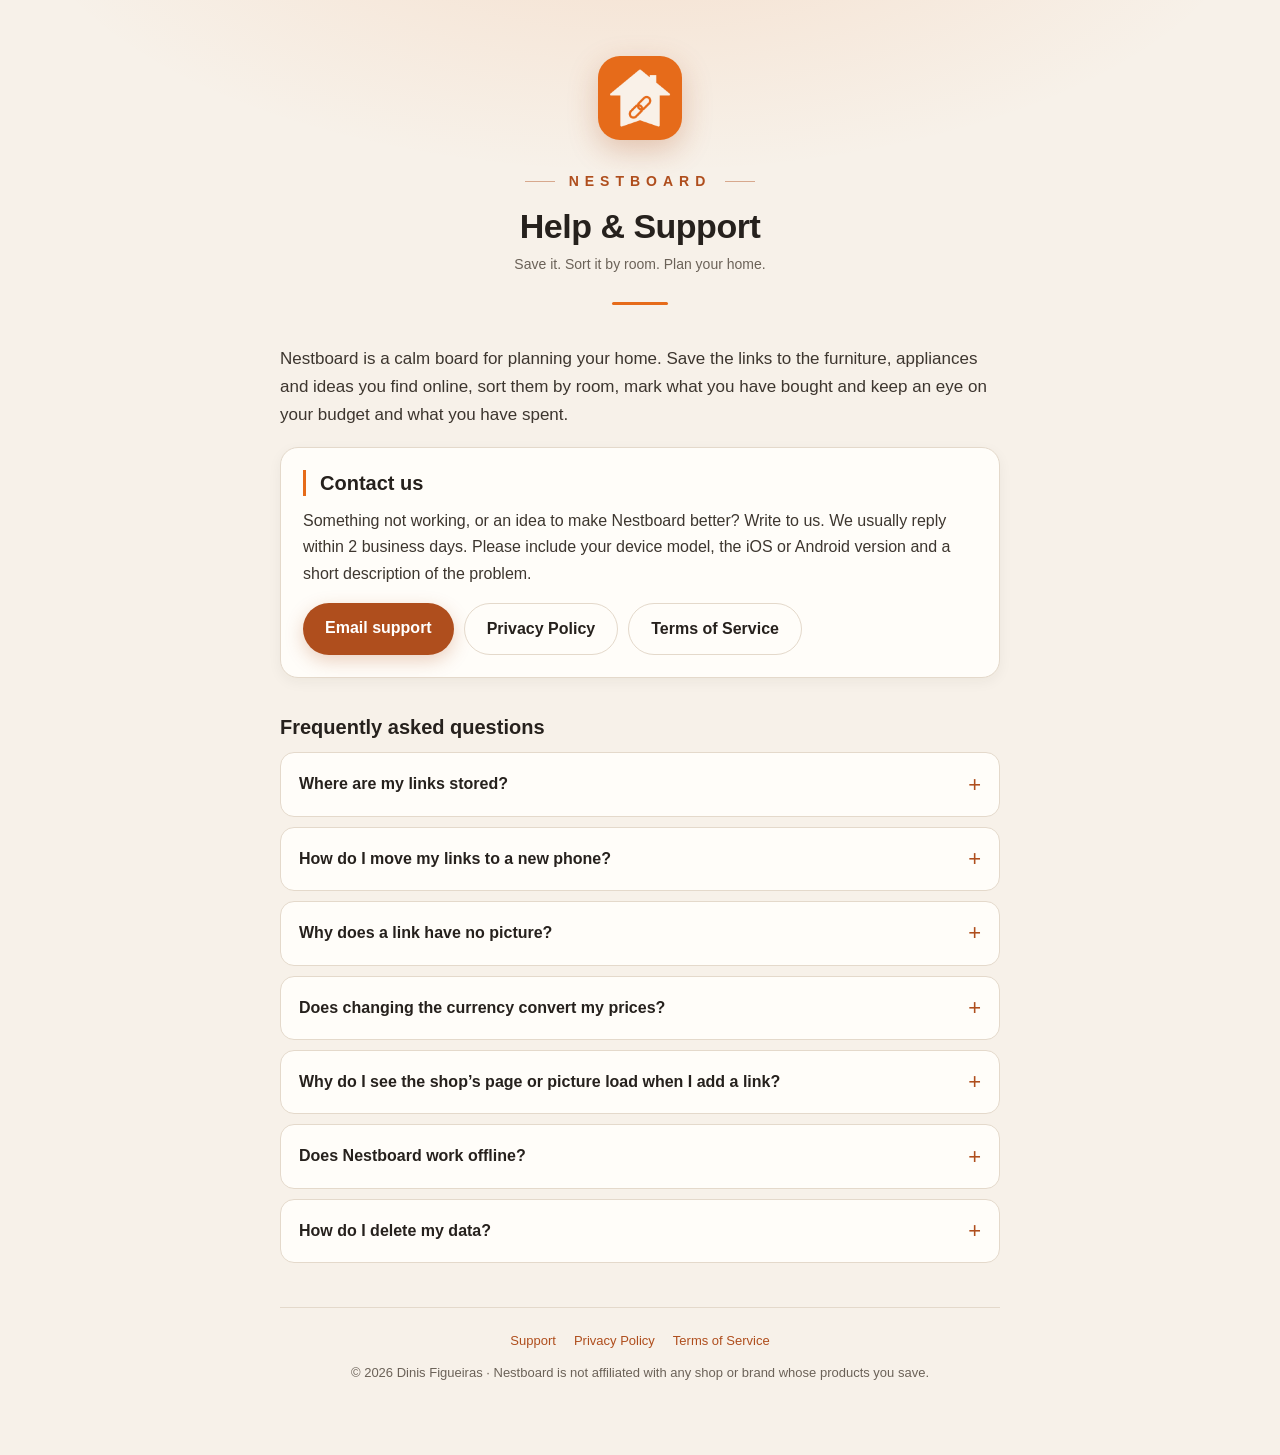
==== index.html @ 22cc7d64 "Add Nestboard legal site: help and support, privacy policy, terms Co-Authored-By: Claude Sonnet 5.5 " ====
<!DOCTYPE html>
<html lang="en">
<head>
<meta charset="utf-8">
<meta name="viewport" content="width=device-width, initial-scale=1">
<meta name="theme-color" content="#F7F1E9">
<title>Nestboard — Help &amp; Support</title>
<meta name="description" content="Help and support for Nestboard, the home planning board for saving product links by room.">
<link rel="icon" href="icon.png">
<link rel="stylesheet" href="style.css">
</head>
<body>
<div class="wrap">

<header class="site-header">
  <img class="logo" src="icon.png" alt="Nestboard" width="84" height="84">
  <div class="lockup"><span>NESTBOARD</span></div>
  <h1>Help &amp; Support</h1>
  <p class="subtitle">Save it. Sort it by room. Plan your home.</p>
  <div class="rule"></div>
</header>

<p class="lead">Nestboard is a calm board for planning your home. Save the links to the furniture, appliances and ideas you find online, sort them by room, mark what you have bought and keep an eye on your budget and what you have spent.</p>

<section>
  <h2>Contact us</h2>
  <p>Something not working, or an idea to make Nestboard better? Write to us. We usually reply within 2 business days. Please include your device model, the iOS or Android version and a short description of the problem.</p>
  <div class="buttons">
    <a class="button" href="mailto:mrkingames00@gmail.com?subject=Nestboard%20support">Email support</a>
    <a class="button ghost" href="privacy.html">Privacy Policy</a>
    <a class="button ghost" href="terms.html">Terms of Service</a>
  </div>
</section>

<h2 style="margin-top:36px;">Frequently asked questions</h2>

<details>
  <summary>Where are my links stored?</summary>
  <p>Only on your phone. Nestboard has no accounts and no cloud sync, and we cannot see your board. If you lose or reset your phone, your links are lost unless you made a backup. Go to <em>Settings &rarr; Export backup</em> now and then and keep the file somewhere safe (Files, iCloud Drive, Google Drive, email).</p>
</details>

<details>
  <summary>How do I move my links to a new phone?</summary>
  <p>On the old phone open <em>Settings &rarr; Export backup</em> and save the file. On the new phone install Nestboard, open <em>Settings &rarr; Restore from backup</em> and pick the file. Links that are already on the board are kept as they are and only the missing ones are added.</p>
</details>

<details>
  <summary>Why does a link have no picture?</summary>
  <p>When you save a link, Nestboard looks for the product picture on the page you entered. Some shops do not share it, so the card shows &ldquo;No picture yet&rdquo;. You can add one yourself: edit the link and paste an image address into <em>Image URL</em> (long-press the product photo in your browser and copy the image address).</p>
</details>

<details>
  <summary>Does changing the currency convert my prices?</summary>
  <p>No. <em>Settings &rarr; Currency</em> only changes the symbol shown next to your prices. If you switch from euros to dollars, a price of 100 stays 100. Nothing is converted.</p>
</details>

<details>
  <summary>Why do I see the shop&rsquo;s page or picture load when I add a link?</summary>
  <p>To find the product picture, the app asks the shop&rsquo;s website for the page you entered, directly from your phone, just like opening the link in a browser. We do not receive anything. See the <a href="privacy.html">Privacy Policy</a> for details.</p>
</details>

<details>
  <summary>Does Nestboard work offline?</summary>
  <p>You can open your board, search, filter and edit without a connection. Product pictures are loaded from the shops&rsquo; websites, so they may need a connection to appear.</p>
</details>

<details>
  <summary>How do I delete my data?</summary>
  <p>Open <em>Settings &rarr; Delete all my data</em> to remove every link from your phone. Uninstalling the app also removes it. There is nothing to delete on our side because we never receive your links. Backup files you saved elsewhere are yours to delete.</p>
</details>

<footer class="site-footer">
  <nav>
    <a href="./">Support</a>
    <a href="privacy.html">Privacy Policy</a>
    <a href="terms.html">Terms of Service</a>
  </nav>
  <div>&copy; 2026 Dinis Figueiras &middot; Nestboard is not affiliated with any shop or brand whose products you save.</div>
</footer>

</div>
</body>
</html>
---- style.css ----
/* Nestboard: shared style for index / privacy / terms.
   Tokens mirror app/src/theme/theme.ts ("Clay & Linen"). */
:root {
  --bg: #F7F1E9;
  --card: #FFFDF9;
  --surface: #EFE7DB;
  --border: #E4D9CB;
  --brand: #E66B1A;
  --action: #AF4E1D;
  --action-soft: #F6E3D3;
  --action-text: #7A3510;
  --text: #26211D;
  --text-2: #6B6258;
  --body: #3D362F;
  --sage: #4F7F5A;
}

* { box-sizing: border-box; }

html { scroll-behavior: smooth; }

body {
  margin: 0;
  background:
    radial-gradient(900px 420px at 50% -120px, rgba(230, 107, 26, 0.14), transparent 70%),
    var(--bg);
  background-attachment: fixed;
  color: var(--body);
  font-family: -apple-system, BlinkMacSystemFont, "Segoe UI", Roboto, Helvetica, Arial, sans-serif;
  font-size: 16px;
  line-height: 1.65;
  -webkit-font-smoothing: antialiased;
}

.wrap { max-width: 760px; margin: 0 auto; padding: 0 20px 72px; }

/* Header */
.site-header { text-align: center; padding: 56px 0 8px; }
.logo {
  width: 84px; height: 84px; border-radius: 22px;
  box-shadow: 0 10px 30px rgba(175, 78, 29, 0.28);
  background: var(--brand);
}
.lockup {
  display: flex; align-items: center; justify-content: center; gap: 14px;
  margin-top: 22px;
}
.lockup::before, .lockup::after {
  content: ""; width: 30px; height: 1px; background: rgba(175, 78, 29, 0.45);
}
.lockup span { color: var(--action); font-weight: 800; font-size: 14px; letter-spacing: 6px; }

h1 {
  margin: 14px 0 6px; color: var(--text); font-size: 34px; line-height: 1.15;
  font-weight: 800; letter-spacing: -0.5px;
}
.subtitle { color: var(--text-2); font-size: 14px; margin: 0; }
.rule { width: 56px; height: 3px; margin: 26px auto 0; background: var(--brand); border-radius: 2px; }

/* Content */
h2 { margin: 0 0 12px; color: var(--text); font-size: 20px; line-height: 1.3; font-weight: 800; }
h3 { margin: 20px 0 6px; color: var(--action); font-size: 15px; letter-spacing: 0.3px; }
p { margin: 0 0 12px; }
strong { color: var(--text); }
em { color: var(--body); }
ul, ol { padding-left: 22px; margin: 0 0 12px; }
li { margin-bottom: 6px; }
li::marker { color: var(--brand); }
a { color: var(--action); text-decoration: underline; text-underline-offset: 3px; text-decoration-color: rgba(175, 78, 29, 0.4); word-break: break-word; }
a:hover { text-decoration-color: var(--action); }

.lead { margin-top: 32px; font-size: 17px; }

.card, section {
  background: var(--card);
  border: 1px solid var(--border);
  border-radius: 18px;
  padding: 22px 22px 12px;
  margin-top: 18px;
  box-shadow: 0 4px 14px rgba(38, 33, 29, 0.05);
}
section h2 { padding-left: 14px; border-left: 3px solid var(--brand); }
.short { color: var(--text-2); font-style: italic; }

/* Summary callout */
.summary { border-color: rgba(230, 107, 26, 0.45); background: linear-gradient(180deg, var(--action-soft), var(--card)); }

/* Table of contents */
#toc + ol { list-style: none; padding: 0; margin: 14px 0 0; display: grid; gap: 8px; counter-reset: toc; }
#toc + ol li { counter-increment: toc; margin: 0; }
#toc + ol a {
  display: flex; align-items: center; gap: 12px; padding: 10px 14px; text-decoration: none;
  background: var(--bg); border: 1px solid var(--border); border-radius: 12px; color: var(--body);
}
#toc + ol a::before {
  content: counter(toc); min-width: 26px; height: 26px; border-radius: 13px;
  display: grid; place-items: center; background: var(--action-soft); color: var(--action-text);
  font-weight: 800; font-size: 12px;
}
#toc + ol a:hover { border-color: var(--brand); color: var(--text); }

/* Tables */
.table-scroll { overflow-x: auto; margin: 12px 0 14px; }
table { border-collapse: collapse; width: 100%; min-width: 480px; font-size: 14px; }
th, td { border-bottom: 1px solid var(--border); padding: 10px 12px; text-align: left; vertical-align: top; }
th { color: var(--action-text); font-size: 12px; letter-spacing: 1.2px; text-transform: uppercase; background: var(--surface); }
td { color: var(--body); }
tr:last-child td { border-bottom: 0; }

/* Index extras */
.button {
  display: inline-block; padding: 12px 22px; border-radius: 999px; text-decoration: none;
  background: var(--action); color: #FFFFFF; font-weight: 700;
  box-shadow: 0 6px 18px rgba(175, 78, 29, 0.25);
}
.button.ghost { background: var(--card); color: var(--text); border: 1px solid var(--border); box-shadow: none; }
.button:hover { filter: brightness(1.06); }
.buttons { display: flex; flex-wrap: wrap; gap: 10px; margin: 16px 0 10px; }

details { background: var(--card); border: 1px solid var(--border); border-radius: 14px; padding: 4px 18px; margin-top: 10px; }
details[open] { border-color: rgba(230, 107, 26, 0.5); }
summary { cursor: pointer; list-style: none; color: var(--text); font-weight: 700; padding: 14px 24px 14px 0; position: relative; }
summary::-webkit-details-marker { display: none; }
summary::after { content: "+"; position: absolute; right: 0; top: 50%; transform: translateY(-50%); color: var(--action); font-size: 22px; font-weight: 400; }
details[open] summary::after { content: "\2212"; }
details p { margin: 0 0 14px; }

/* Footer */
.site-footer { margin-top: 44px; padding-top: 22px; border-top: 1px solid var(--border); text-align: center; color: var(--text-2); font-size: 13px; }
.site-footer nav { display: flex; justify-content: center; gap: 18px; flex-wrap: wrap; margin-bottom: 10px; }
.site-footer a { text-decoration: none; }
.site-footer a:hover { text-decoration: underline; }

@media (max-width: 520px) {
  h1 { font-size: 28px; }
  .card, section { padding: 18px 16px 8px; border-radius: 16px; }
}
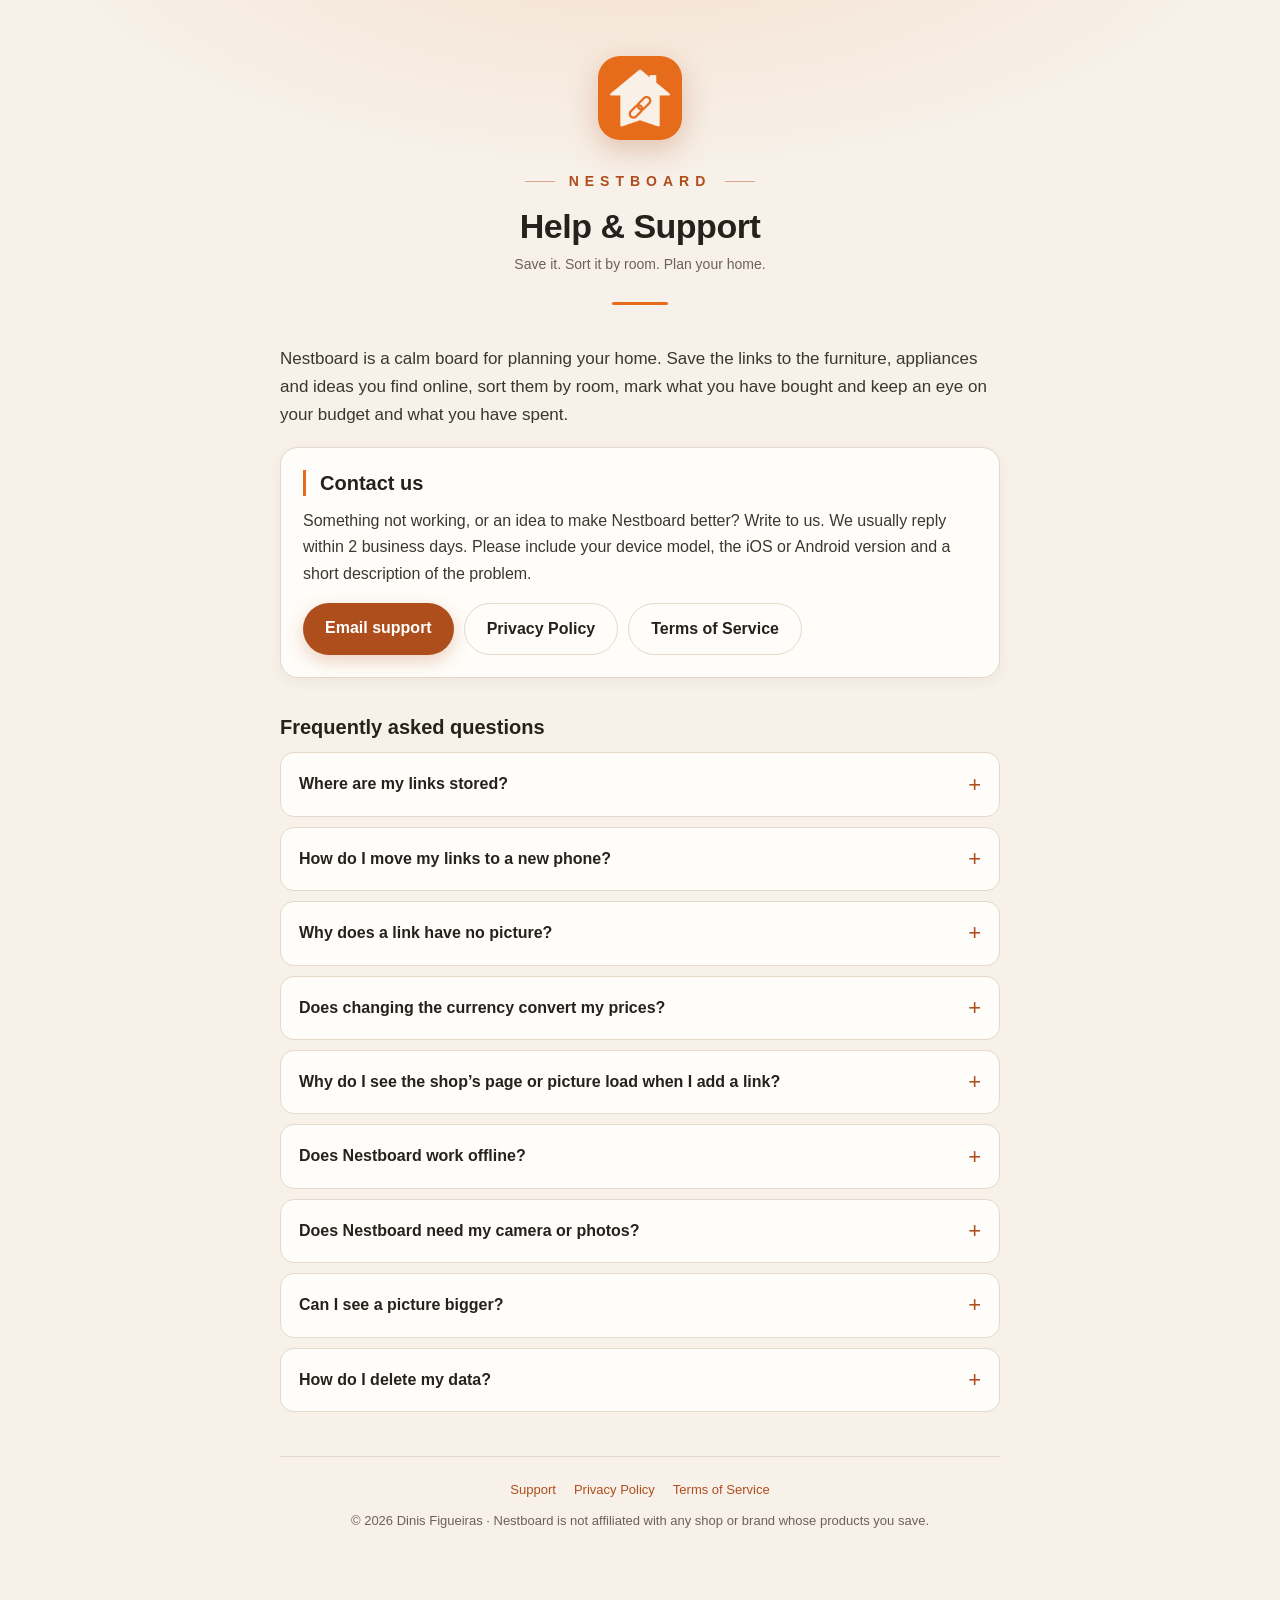
==== commit 4a35bd71: "Update for photos, pictures kept on the device, zoom and offline pictures Co-Authored-By: Claude Opu" ====
--- a/index.html
+++ b/index.html
@@ -41,12 +41,12 @@
 
 <details>
   <summary>How do I move my links to a new phone?</summary>
-  <p>On the old phone open <em>Settings &rarr; Export backup</em> and save the file. On the new phone install Nestboard, open <em>Settings &rarr; Restore from backup</em> and pick the file. Links that are already on the board are kept as they are and only the missing ones are added.</p>
+  <p>On the old phone open <em>Settings &rarr; Export backup</em> and save the file. On the new phone install Nestboard, open <em>Settings &rarr; Restore from backup</em> and pick the file. Links that are already on the board are kept as they are and only the missing ones are added. Pictures found on shop websites come back with their links; photos you took or picked on the old phone are not in the backup, so add them again if you need them.</p>
 </details>
 
 <details>
   <summary>Why does a link have no picture?</summary>
-  <p>When you save a link, Nestboard looks for the product picture on the page you entered. Some shops do not share it, so the card shows &ldquo;No picture yet&rdquo;. You can add one yourself: edit the link and paste an image address into <em>Image URL</em> (long-press the product photo in your browser and copy the image address).</p>
+  <p>When you save a link, Nestboard looks for the product picture on the page you entered; the card says &ldquo;Finding the picture&hellip;&rdquo; while it looks. Some shops do not share it, so the card then shows &ldquo;No picture yet&rdquo;. You can add one yourself: edit the link and tap <em>Add a photo</em> (from your photo library) or <em>Take a photo</em>, or tap <em>Paste a picture address instead</em> and paste the address of the product photo (long-press it in your browser and copy the image address).</p>
 </details>
 
 <details>
@@ -61,12 +61,22 @@
 
 <details>
   <summary>Does Nestboard work offline?</summary>
-  <p>You can open your board, search, filter and edit without a connection. Product pictures are loaded from the shops&rsquo; websites, so they may need a connection to appear.</p>
+  <p>Yes. You can open your board, search, filter and edit without a connection. Pictures are kept on your phone once they have been found, so they show offline too. Links saved with an older version of the app may still load their picture from the shop and need a connection.</p>
+</details>
+
+<details>
+  <summary>Does Nestboard need my camera or photos?</summary>
+  <p>Only if you want it to. When you tap <em>Take a photo</em> or <em>Add a photo</em> on a link, your phone asks for permission. The photo stays on your phone as that link&rsquo;s picture and is never uploaded. If you say no, you can still paste a picture address. You can change this any time in your phone&rsquo;s settings.</p>
+</details>
+
+<details>
+  <summary>Can I see a picture bigger?</summary>
+  <p>Yes. Open a link and tap its picture. Pinch or double-tap to zoom, and drag to move around. Double-tap again to go back.</p>
 </details>
 
 <details>
   <summary>How do I delete my data?</summary>
-  <p>Open <em>Settings &rarr; Delete all my data</em> to remove every link from your phone. Uninstalling the app also removes it. There is nothing to delete on our side because we never receive your links. Backup files you saved elsewhere are yours to delete.</p>
+  <p>Open <em>Settings &rarr; Delete all my data</em> to remove every link, picture and photo from your phone. Uninstalling the app also removes it. There is nothing to delete on our side because we never receive your links. Backup files you saved elsewhere are yours to delete.</p>
 </details>
 
 <footer class="site-footer">
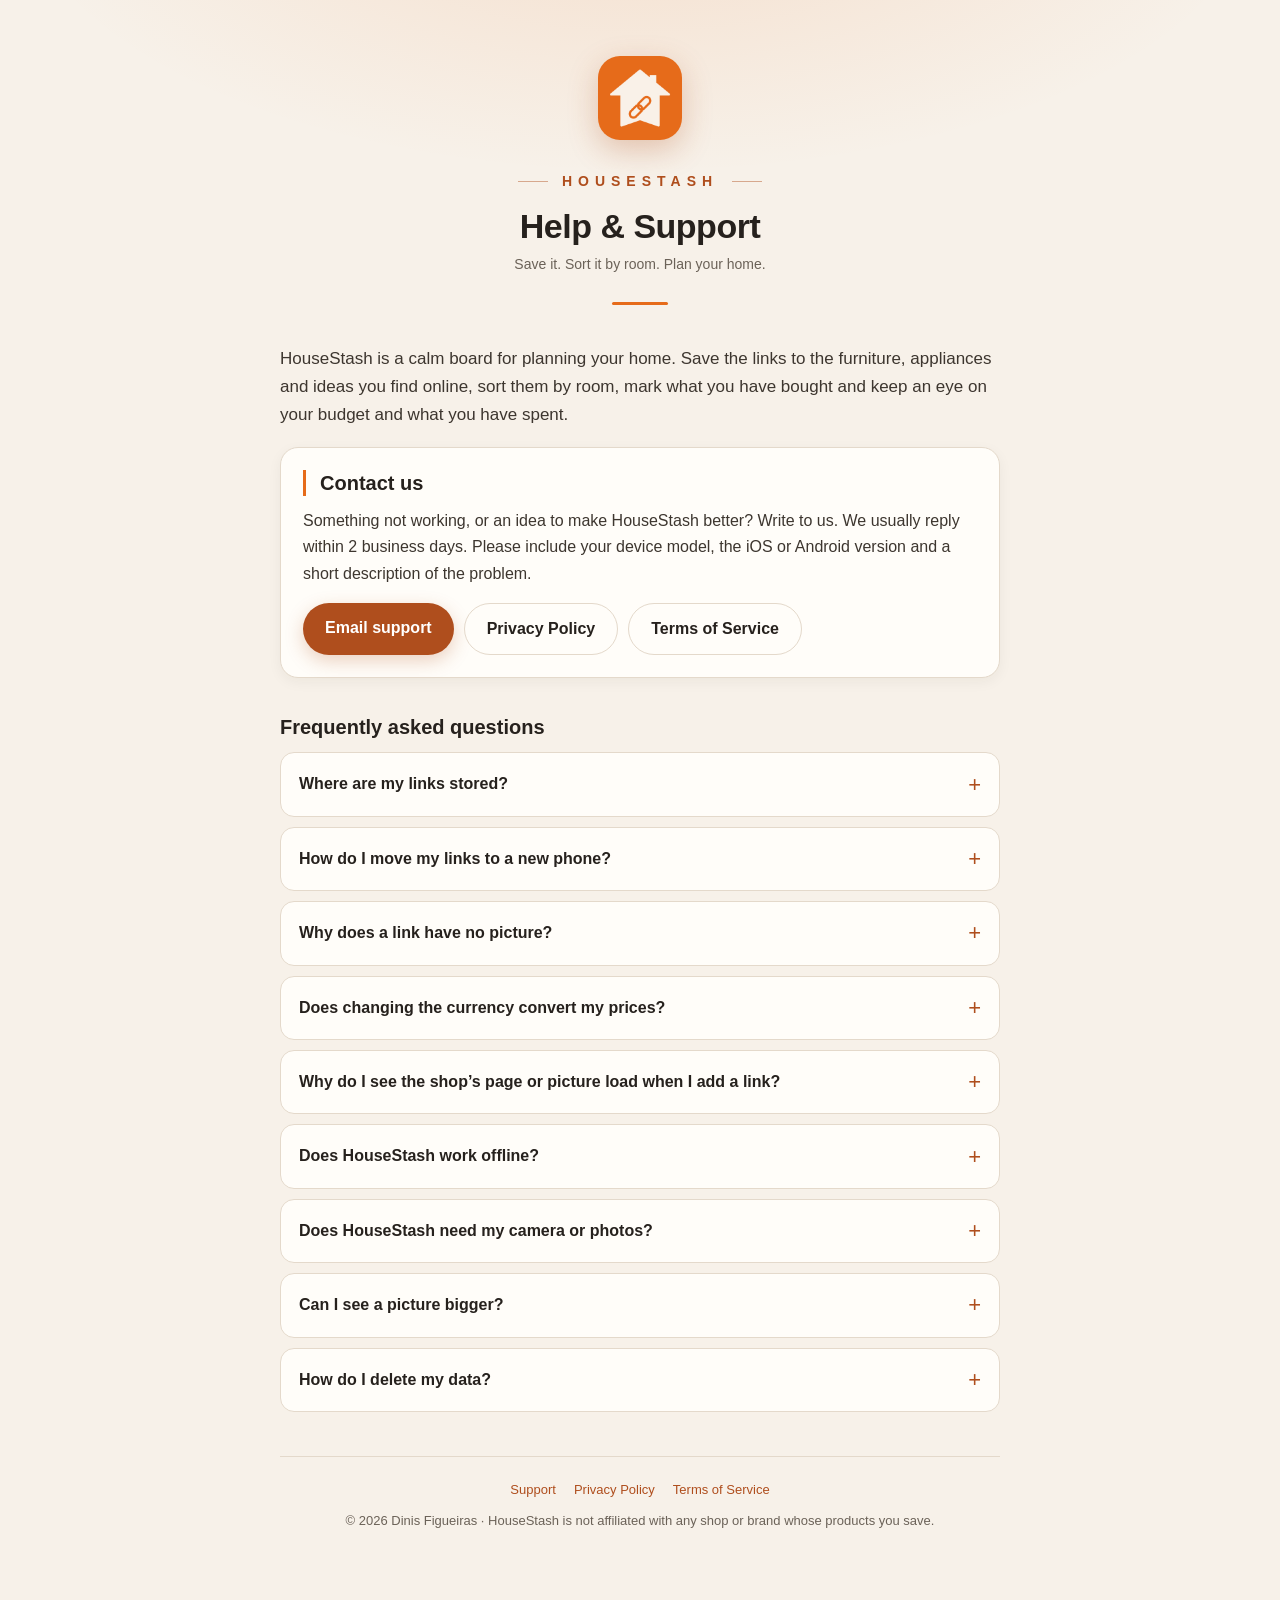
==== commit ea31714c: "Rename the app to HouseStash Co-Authored-By: Claude Sonnet 5.5 <noreply@anthropic.com>" ====
--- a/index.html
+++ b/index.html
@@ -4,8 +4,8 @@
 <meta charset="utf-8">
 <meta name="viewport" content="width=device-width, initial-scale=1">
 <meta name="theme-color" content="#F7F1E9">
-<title>Nestboard — Help &amp; Support</title>
-<meta name="description" content="Help and support for Nestboard, the home planning board for saving product links by room.">
+<title>HouseStash — Help &amp; Support</title>
+<meta name="description" content="Help and support for HouseStash, the home planning board for saving product links by room.">
 <link rel="icon" href="icon.png">
 <link rel="stylesheet" href="style.css">
 </head>
@@ -13,20 +13,20 @@
 <div class="wrap">
 
 <header class="site-header">
-  <img class="logo" src="icon.png" alt="Nestboard" width="84" height="84">
-  <div class="lockup"><span>NESTBOARD</span></div>
+  <img class="logo" src="icon.png" alt="HouseStash" width="84" height="84">
+  <div class="lockup"><span>HOUSESTASH</span></div>
   <h1>Help &amp; Support</h1>
   <p class="subtitle">Save it. Sort it by room. Plan your home.</p>
   <div class="rule"></div>
 </header>
 
-<p class="lead">Nestboard is a calm board for planning your home. Save the links to the furniture, appliances and ideas you find online, sort them by room, mark what you have bought and keep an eye on your budget and what you have spent.</p>
+<p class="lead">HouseStash is a calm board for planning your home. Save the links to the furniture, appliances and ideas you find online, sort them by room, mark what you have bought and keep an eye on your budget and what you have spent.</p>
 
 <section>
   <h2>Contact us</h2>
-  <p>Something not working, or an idea to make Nestboard better? Write to us. We usually reply within 2 business days. Please include your device model, the iOS or Android version and a short description of the problem.</p>
+  <p>Something not working, or an idea to make HouseStash better? Write to us. We usually reply within 2 business days. Please include your device model, the iOS or Android version and a short description of the problem.</p>
   <div class="buttons">
-    <a class="button" href="mailto:mrkingames00@gmail.com?subject=Nestboard%20support">Email support</a>
+    <a class="button" href="mailto:mrkingames00@gmail.com?subject=HouseStash%20support">Email support</a>
     <a class="button ghost" href="privacy.html">Privacy Policy</a>
     <a class="button ghost" href="terms.html">Terms of Service</a>
   </div>
@@ -36,17 +36,17 @@
 
 <details>
   <summary>Where are my links stored?</summary>
-  <p>Only on your phone. Nestboard has no accounts and no cloud sync, and we cannot see your board. If you lose or reset your phone, your links are lost unless you made a backup. Go to <em>Settings &rarr; Export backup</em> now and then and keep the file somewhere safe (Files, iCloud Drive, Google Drive, email).</p>
+  <p>Only on your phone. HouseStash has no accounts and no cloud sync, and we cannot see your board. If you lose or reset your phone, your links are lost unless you made a backup. Go to <em>Settings &rarr; Export backup</em> now and then and keep the file somewhere safe (Files, iCloud Drive, Google Drive, email).</p>
 </details>
 
 <details>
   <summary>How do I move my links to a new phone?</summary>
-  <p>On the old phone open <em>Settings &rarr; Export backup</em> and save the file. On the new phone install Nestboard, open <em>Settings &rarr; Restore from backup</em> and pick the file. Links that are already on the board are kept as they are and only the missing ones are added. Pictures found on shop websites come back with their links; photos you took or picked on the old phone are not in the backup, so add them again if you need them.</p>
+  <p>On the old phone open <em>Settings &rarr; Export backup</em> and save the file. On the new phone install HouseStash, open <em>Settings &rarr; Restore from backup</em> and pick the file. Links that are already on the board are kept as they are and only the missing ones are added. Pictures found on shop websites come back with their links; photos you took or picked on the old phone are not in the backup, so add them again if you need them.</p>
 </details>
 
 <details>
   <summary>Why does a link have no picture?</summary>
-  <p>When you save a link, Nestboard looks for the product picture on the page you entered; the card says &ldquo;Finding the picture&hellip;&rdquo; while it looks. Some shops do not share it, so the card then shows &ldquo;No picture yet&rdquo;. You can add one yourself: edit the link and tap <em>Add a photo</em> (from your photo library) or <em>Take a photo</em>, or tap <em>Paste a picture address instead</em> and paste the address of the product photo (long-press it in your browser and copy the image address).</p>
+  <p>When you save a link, HouseStash looks for the product picture on the page you entered; the card says &ldquo;Finding the picture&hellip;&rdquo; while it looks. Some shops do not share it, so the card then shows &ldquo;No picture yet&rdquo;. You can add one yourself: edit the link and tap <em>Add a photo</em> (from your photo library) or <em>Take a photo</em>, or copy the picture from the shop&rsquo;s page or app and tap <em>Paste</em> on the picture. If the app could not read the page, tap <em>Try opening the page</em> to open it inside the app.</p>
 </details>
 
 <details>
@@ -56,17 +56,17 @@
 
 <details>
   <summary>Why do I see the shop&rsquo;s page or picture load when I add a link?</summary>
-  <p>To find the product picture, the app asks the shop&rsquo;s website for the page you entered, directly from your phone, just like opening the link in a browser. We do not receive anything. See the <a href="privacy.html">Privacy Policy</a> for details.</p>
+  <p>To find the product picture, name and price, the app asks the shop&rsquo;s website for the page you entered, directly from your phone, just like opening the link in a browser. We do not receive anything. See the <a href="privacy.html">Privacy Policy</a> for details.</p>
 </details>
 
 <details>
-  <summary>Does Nestboard work offline?</summary>
+  <summary>Does HouseStash work offline?</summary>
   <p>Yes. You can open your board, search, filter and edit without a connection. Pictures are kept on your phone once they have been found, so they show offline too. Links saved with an older version of the app may still load their picture from the shop and need a connection.</p>
 </details>
 
 <details>
-  <summary>Does Nestboard need my camera or photos?</summary>
-  <p>Only if you want it to. When you tap <em>Take a photo</em> or <em>Add a photo</em> on a link, your phone asks for permission. The photo stays on your phone as that link&rsquo;s picture and is never uploaded. If you say no, you can still paste a picture address. You can change this any time in your phone&rsquo;s settings.</p>
+  <summary>Does HouseStash need my camera or photos?</summary>
+  <p>Only if you want it to. When you tap <em>Take a photo</em> or <em>Add a photo</em> on a link, your phone asks for permission. The photo stays on your phone as that link&rsquo;s picture and is never uploaded. If you say no, you can still paste a picture you copied. You can change this any time in your phone&rsquo;s settings.</p>
 </details>
 
 <details>
@@ -85,7 +85,7 @@
     <a href="privacy.html">Privacy Policy</a>
     <a href="terms.html">Terms of Service</a>
   </nav>
-  <div>&copy; 2026 Dinis Figueiras &middot; Nestboard is not affiliated with any shop or brand whose products you save.</div>
+  <div>&copy; 2026 Dinis Figueiras &middot; HouseStash is not affiliated with any shop or brand whose products you save.</div>
 </footer>
 
 </div>
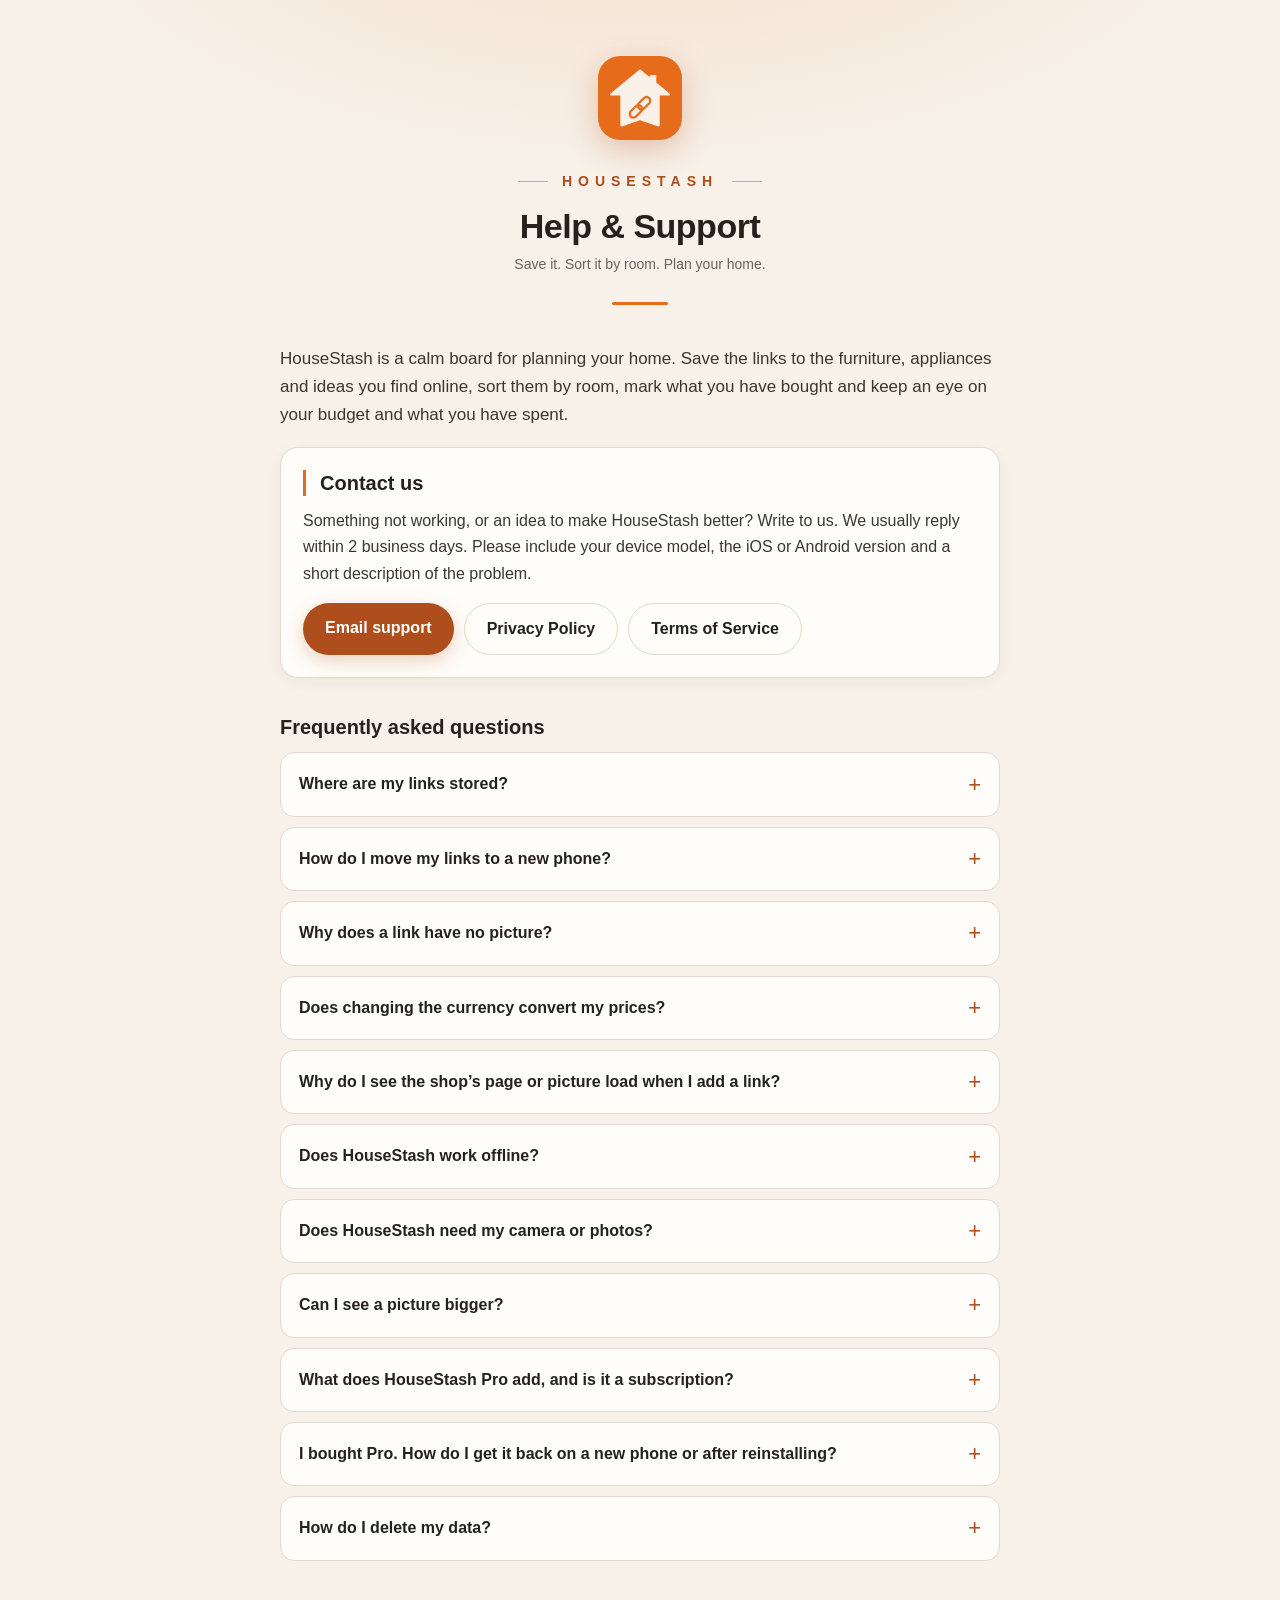
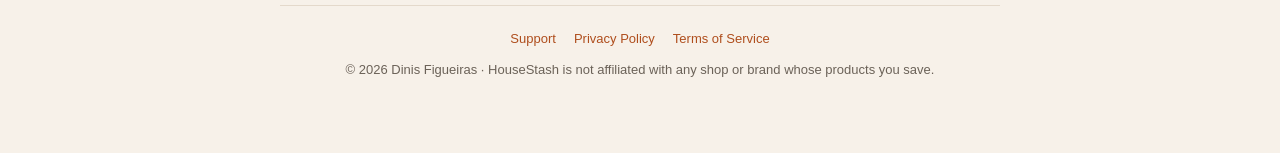
==== commit f85bd52b: "Legal pages for HouseStash Pro: RevenueCat, one-time purchase, restore, shop-only browser Co-Authore" ====
--- a/index.html
+++ b/index.html
@@ -41,7 +41,7 @@
 
 <details>
   <summary>How do I move my links to a new phone?</summary>
-  <p>On the old phone open <em>Settings &rarr; Export backup</em> and save the file. On the new phone install HouseStash, open <em>Settings &rarr; Restore from backup</em> and pick the file. Links that are already on the board are kept as they are and only the missing ones are added. Pictures found on shop websites come back with their links; photos you took or picked on the old phone are not in the backup, so add them again if you need them.</p>
+  <p>On the old phone open <em>Settings &rarr; Export backup</em> and save the file. On the new phone install HouseStash, open <em>Settings &rarr; Restore from backup</em> and pick the file. Links that are already on the board are kept as they are and only the missing ones are added (on the free version, up to 35 links in all; with Pro, everything). Pictures found on shop websites come back with their links; photos you took or picked on the old phone are not in the backup, so add them again if you need them.</p>
 </details>
 
 <details>
@@ -75,8 +75,18 @@
 </details>
 
 <details>
+  <summary>What does HouseStash Pro add, and is it a subscription?</summary>
+  <p>The free version keeps up to 35 links, the built-in rooms plus 2 rooms of your own, and one home. Pro is a <strong>one-time purchase</strong>, not a subscription: unlimited links and rooms, room colours, several homes, budgets for each room and the whole home, and your list as a PDF to share. You pay once through the App Store or Google Play and it never renews.</p>
+</details>
+
+<details>
+  <summary>I bought Pro. How do I get it back on a new phone or after reinstalling?</summary>
+  <p>Pro belongs to the Apple or Google account you bought it with. Sign in to the same account, open <em>Settings &rarr; HouseStash Pro</em> and tap <em>Restore purchase</em>. Pro comes back at no cost. For a refund, use Apple&rsquo;s or Google&rsquo;s refund page: payments and refunds are handled by the store.</p>
+</details>
+
+<details>
   <summary>How do I delete my data?</summary>
-  <p>Open <em>Settings &rarr; Delete all my data</em> to remove every link, picture and photo from your phone. Uninstalling the app also removes it. There is nothing to delete on our side because we never receive your links. Backup files you saved elsewhere are yours to delete.</p>
+  <p>Open <em>Settings &rarr; Delete all my data</em> to remove every link, home, room, picture and photo from your phone. Uninstalling the app also removes it. There is nothing to delete on our side because we never receive your links. Backup files you saved elsewhere are yours to delete. If you bought Pro, it stays with your Apple or Google account: tap <em>Restore purchase</em> to bring it back.</p>
 </details>
 
 <footer class="site-footer">
--- a/style.css
+++ b/style.css
@@ -1,4 +1,4 @@
-/* Nestboard: shared style for index / privacy / terms.
+/* HouseStash: shared style for index / privacy / terms.
    Tokens mirror app/src/theme/theme.ts ("Clay & Linen"). */
 :root {
   --bg: #F7F1E9;
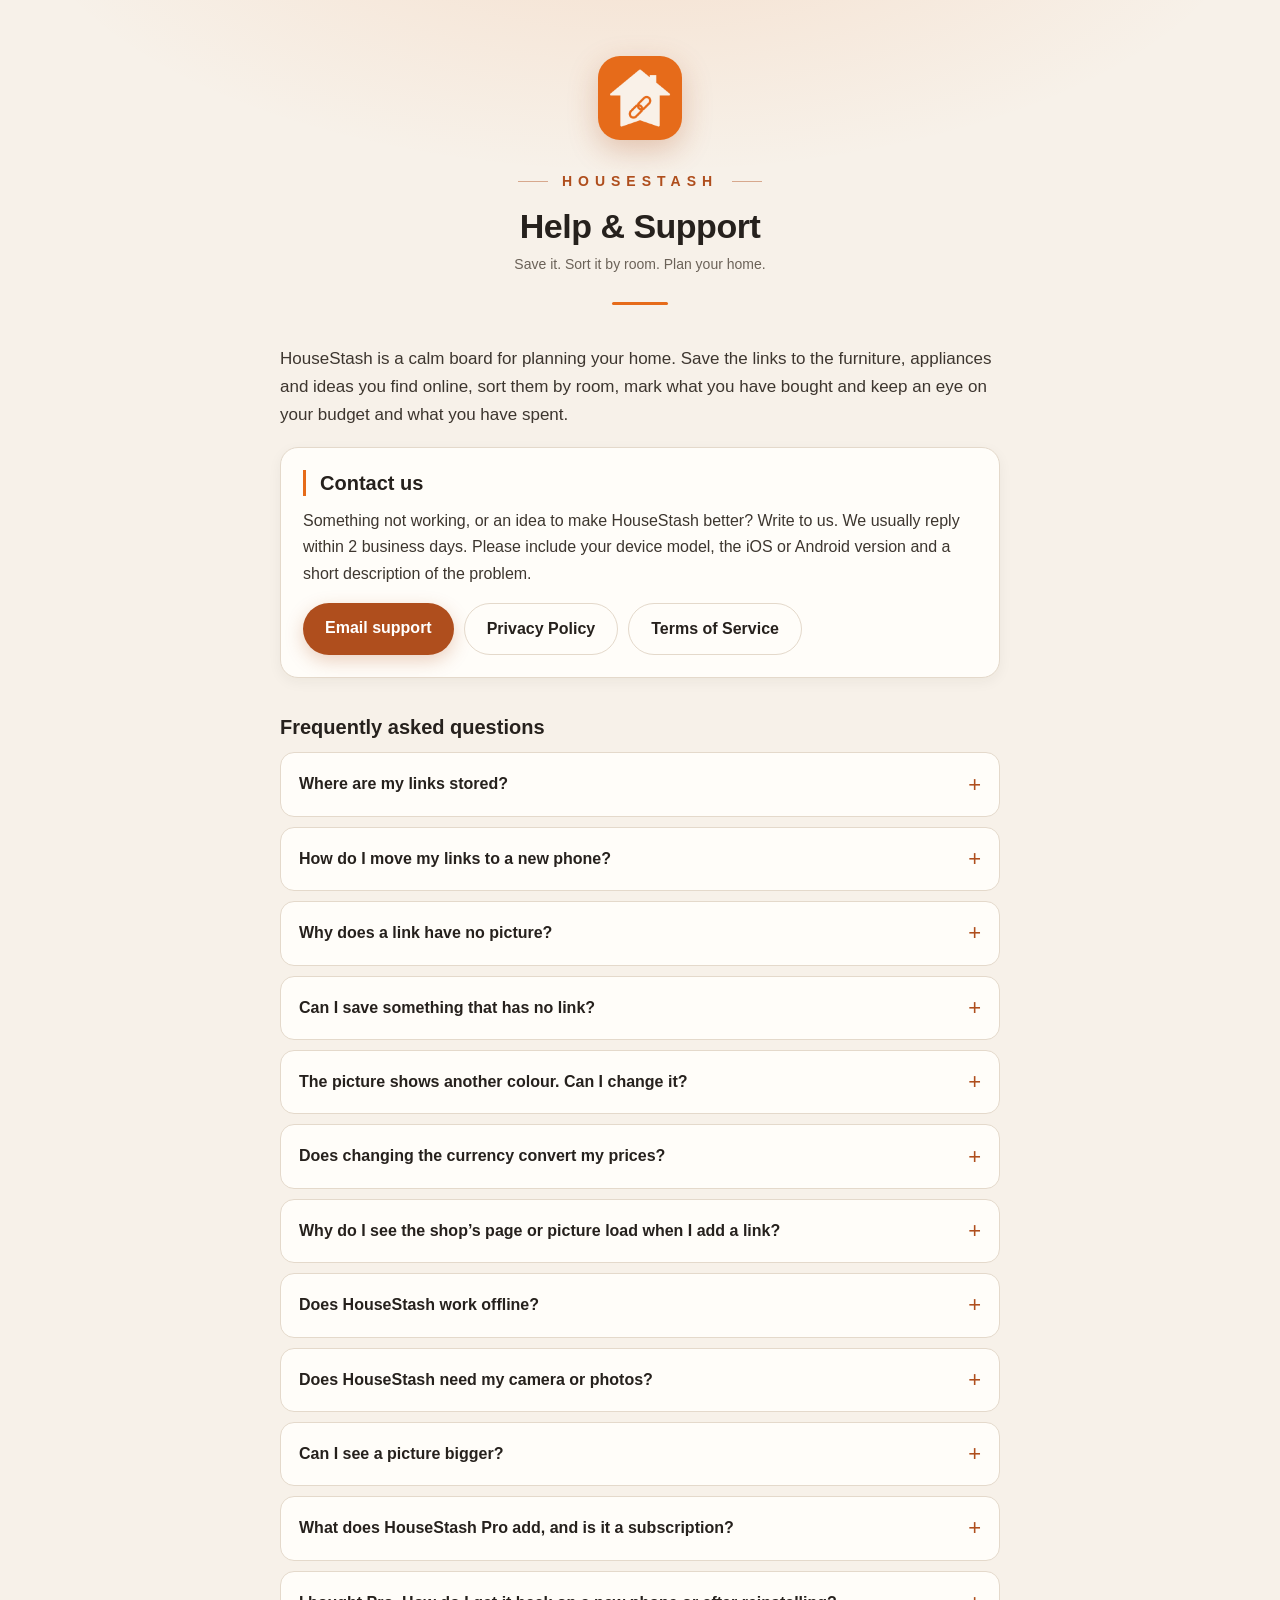
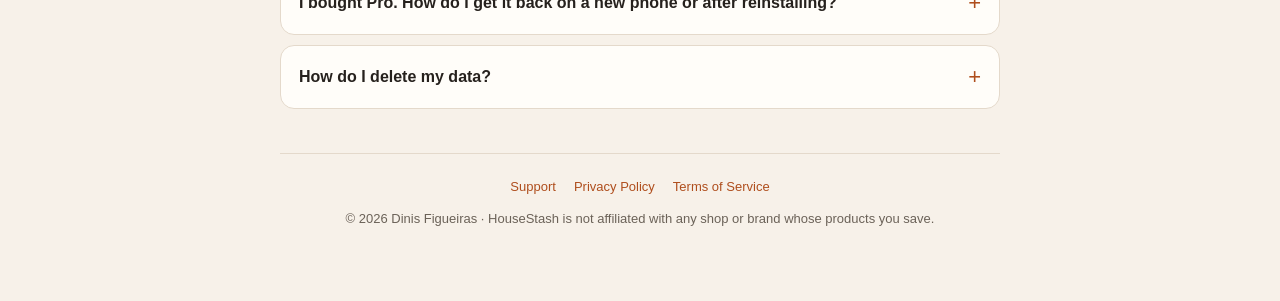
==== commit 1ab66947: "Help and policies for HouseStash 1.1 Help: items without a link, the picture in another colour, and " ====
--- a/index.html
+++ b/index.html
@@ -41,12 +41,21 @@
 
 <details>
   <summary>How do I move my links to a new phone?</summary>
-  <p>On the old phone open <em>Settings &rarr; Export backup</em> and save the file. On the new phone install HouseStash, open <em>Settings &rarr; Restore from backup</em> and pick the file. Links that are already on the board are kept as they are and only the missing ones are added (on the free version, up to 35 links in all; with Pro, everything). Pictures found on shop websites come back with their links; photos you took or picked on the old phone are not in the backup, so add them again if you need them.</p>
+  <p>On the old phone open <em>Settings &rarr; Export backup</em> and save the file. On the new phone install HouseStash, open <em>Settings &rarr; Restore from backup</em> and pick the file. The backup holds your links with their pictures and photos, your rooms and your currency; with Pro it holds every home with its budgets. Anything already on the new phone is kept as it is and only what is missing is added. On the free version everything goes into your one home, up to 35 links and 2 rooms of your own (links from other rooms of your own go to Other); with Pro, every home comes back.</p>
 </details>
 
 <details>
   <summary>Why does a link have no picture?</summary>
   <p>When you save a link, HouseStash looks for the product picture on the page you entered; the card says &ldquo;Finding the picture&hellip;&rdquo; while it looks. Some shops do not share it, so the card then shows &ldquo;No picture yet&rdquo;. You can add one yourself: edit the link and tap <em>Add a photo</em> (from your photo library) or <em>Take a photo</em>, or copy the picture from the shop&rsquo;s page or app and tap <em>Paste</em> on the picture. If the app could not read the page, tap <em>Try opening the page</em> to open it inside the app.</p>
+</details>
+
+<details>
+  <summary>Can I save something that has no link?</summary>
+  <p>Yes. Tap <em>+</em> and choose <em>From a photo</em>: take a photo of it or pick one you have, give it a name and, if you like, a price and a room. That is all it needs. If you find its page later, edit the item and add the link.</p>
+</details>
+<details>
+  <summary>The picture shows another colour. Can I change it?</summary>
+  <p>Some shops show one colour first, whichever one you chose. HouseStash looks for the colour in the product's name and puts that picture first when it can tell. If it still isn't right, tap <em>Other pictures from the page</em> under the product and pick the one you want, or take or choose your own photo.</p>
 </details>
 
 <details>
